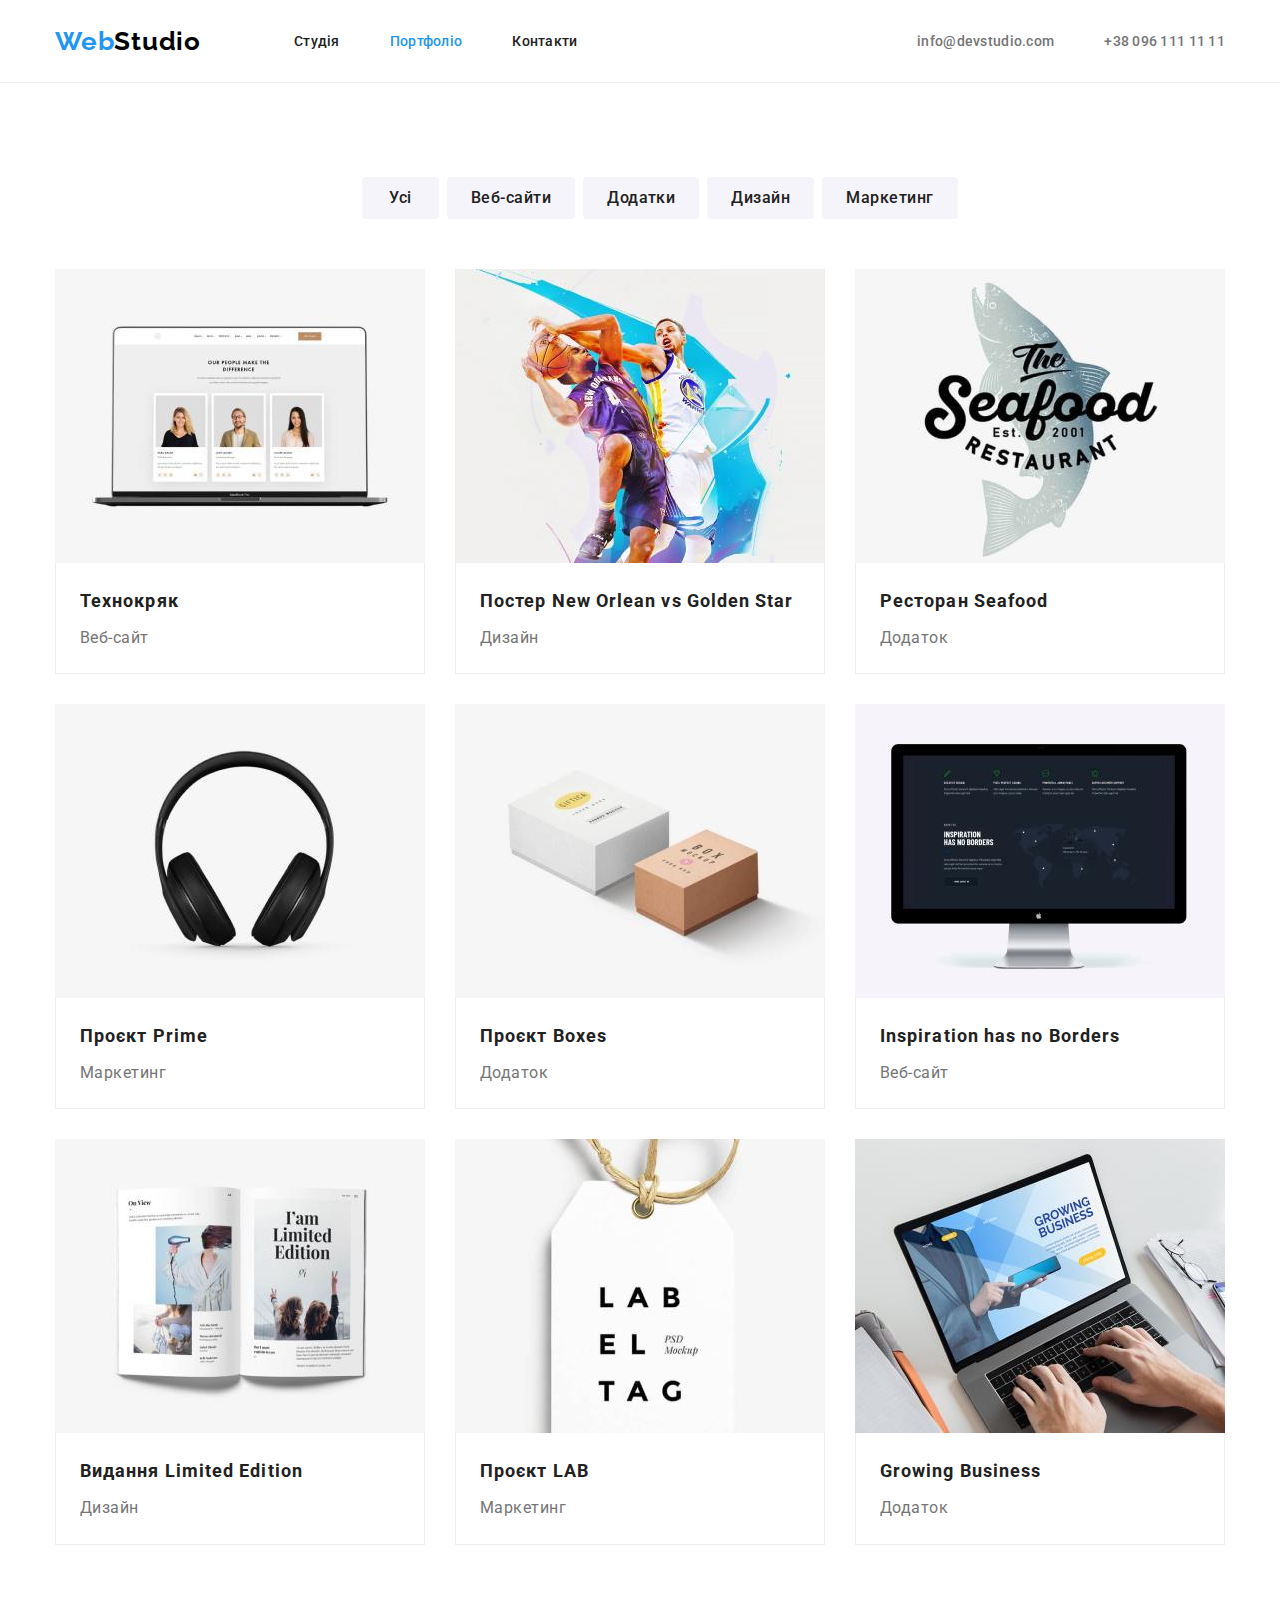
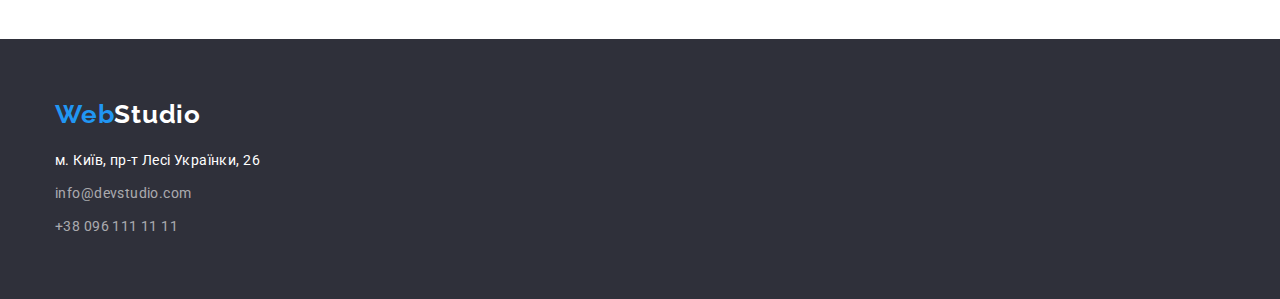
==== portfolio.html @ d0144012 "Використовує блоки та флекси" ====
<!DOCTYPE html>
<html lang="uk">
  <head>
    <meta charset="UTF-8" />
    <meta http-equiv="X-UA-Compatible" content="IE=edge" />
    <meta name="viewport" content="width=device-width, initial-scale=1.0" />
    <title>Портфоліо</title>
    <link rel="preconnect" href="https://fonts.googleapis.com" />
    <link rel="preconnect" href="https://fonts.gstatic.com" crossorigin />
    <link
      href="https://fonts.googleapis.com/css2?family=Raleway:wght@700&family=Roboto:wght@400;500;700;900&display=swap"
      rel="stylesheet"
    />
    <link
      rel="stylesheet"
      href="https://cdnjs.cloudflare.com/ajax/libs/modern-normalize/1.1.0/modern-normalize.min.css"
    />
    <link rel="stylesheet" href="./css/styles.css" />
  </head>
  <body>
    <header>
      <div class="container">
        <div class="header-list">
          <nav>
            <a href="./index.html" class="logo-1"
              >Web<span class="logo-2">Studio</span></a
            >
            <ul class="nav-items">
              <li>
                <a href="./index.html" class="site-nav">Студія</a>
              </li>
              <li>
                <a href="./portfolio.html" class="site-nav current"
                  >Портфоліо</a
                >
              </li>
              <li>
                <a href="#" class="site-nav">Контакти</a>
              </li>
            </ul>
          </nav>
          <ul class="nav-items">
            <li>
              <a href="mailto:info@devstudio.com" class="site-contact"
                >info@devstudio.com</a
              >
            </li>
            <li>
              <a href="tel:+380961111111" class="site-contact"
                >+38 096 111 11 11</a
              >
            </li>
          </ul>
        </div>
      </div>
    </header>
    <main>
      <section class="portfolio section">
        <div class="container">
          <h1 class="visually-hidden">Наші роботи</h1>
          <ul class="portfolio-list">
            <li><button class="button-all" type="button">Усі</button></li>
            <li><button class="button-sel" type="button">Веб-сайти</button></li>
            <li><button class="button-sel" type="button">Додатки</button></li>
            <li><button class="button-sel" type="button">Дизайн</button></li>
            <li><button class="button-sel" type="button">Маркетинг</button></li>
          </ul>

          <ul class="projects-list">
            <li class="item">
              <img
                src="./images/portfolio-1.jpg"
                alt="Люди на моніторі ноутбука"
                width="370"
                height="294"
              />
              <div class="project-card">
                <h2 class="project-name">Технокряк</h2>
                <p class="project-type">Веб-сайт</p>
              </div>
            </li>
            <li class="item">
              <img
                src="./images/portfolio-2.jpg"
                alt="Два баскетболісти"
                width="370"
                height="294"
              />
              <div class="project-card">
                <h2 class="project-name">Постер New Orlean vs Golden Star</h2>
                <p class="project-type">Дизайн</p>
              </div>
            </li>
            <li class="item">
              <img
                src="./images/portfolio-3.jpg"
                alt="Риба вертикальна"
                width="370"
                height="294"
              />
              <div class="project-card">
                <h2 class="project-name">Ресторан Seafood</h2>
                <p class="project-type">Додаток</p>
              </div>
            </li>
            <li class="item">
              <img
                src="./images/portfolio-4.jpg"
                alt="Навушники"
                width="370"
                height="294"
              />
              <div class="project-card">
                <h2 class="project-name">Проєкт Prime</h2>
                <p class="project-type">Маркетинг</p>
              </div>
            </li>
            <li class="item">
              <img
                src="./images/portfolio-5.jpg"
                alt="Дві коробки"
                width="370"
                height="294"
              />
              <div class="project-card">
                <h2 class="project-name">Проєкт Boxes</h2>
                <p class="project-type">Додаток</p>
              </div>
            </li>
            <li class="item">
              <img
                src="./images/portfolio-6.jpg"
                alt="Монітор"
                width="370"
                height="294"
              />
              <div class="project-card">
                <h2 class="project-name">Inspiration has no Borders</h2>
                <p class="project-type">Веб-сайт</p>
              </div>
            </li>
            <li class="item">
              <img
                src="./images/portfolio-7.jpg"
                alt="Розгорнутий журнал"
                width="370"
                height="294"
              />
              <div class="project-card">
                <h2 class="project-name">Видання Limited Edition</h2>
                <p class="project-type">Дизайн</p>
              </div>
            </li>
            <li class="item">
              <img
                src="./images/portfolio-8.jpg"
                alt="Етикетка"
                width="370"
                height="294"
              />
              <div class="project-card">
                <h2 class="project-name">Проєкт LAB</h2>
                <p class="project-type">Маркетинг</p>
              </div>
            </li>
            <li class="item">
              <img
                src="./images/portfolio-9.jpg"
                alt="Руки на клавіатурі ноутбука"
                width="370"
                height="294"
              />
              <div class="project-card">
                <h2 class="project-name">Growing Business</h2>
                <p class="project-type">Додаток</p>
              </div>
            </li>
          </ul>
        </div>
      </section>
    </main>
    <footer>
      <div class="container">
        <div class="footer-banner">
          <a href="./index.html" class="logo-1"
            >Web<span class="logo-3">Studio</span></a
          >
          <address>
            <ul class="address-items">
              <li class="address-items-point">
                <a
                  href="https://goo.gl/maps/CPtrU1FHBa2aNyZL9"
                  target="_blank"
                  rel="noopener noreferrer nofollow"
                  class="studio-address"
                  >м. Київ, пр-т Лесі Українки, 26</a
                >
              </li>
              <li class="address-items-point">
                <a href="mailto:info@devstudio.com" class="studio-contact"
                  >info@devstudio.com</a
                >
              </li>
              <li>
                <a href="tel:+380961111111" class="studio-contact"
                  >+38 096 111 11 11</a
                >
              </li>
            </ul>
          </address>
        </div>
      </div>
    </footer>
  </body>
</html>
---- css/styles.css ----
:root{
    --primary-back-color:#FFFFFF;
    --second-back-color:#F5F4FA;
    --primary-text-color:#757575;
    --title-text-color:#212121;
    --contact-text-color:rgba(255, 255, 255, 0.6);
    --accent-color:#2196F3;
    --hero-color:#2F303A;
    --deep-black-color:#000000;
    --filter-button-color:#F5F4FA;
    --header-bottom-border-color: #ECECEC;
    --project-card-border-color:#EEEEEE;
}

body{
    color:var(--primary-text-color); 
    background-color:var(--primary-back-color);
    font-family: Roboto, sans-serif;
}

ul{
    list-style: none;
}

button {
    cursor: pointer;
}

.container{
    width: 100%;
    max-width: 1200px;
    margin: 0 auto;
    padding: 0 15px;
}

header{
    border-bottom: 1px solid var(--header-bottom-border-color);
}

.section{
    padding: 94px 0;
}

.section-advant{
    padding:94px 0 0 0;
}

h1,h2,h3,h4,h5,h6,p,ul{
    margin-top: 0;
    margin-bottom: 0;
}

.logo-1{
    color:var(--accent-color);
    font-family: Raleway;
    font-weight: 700;
    font-size:26px;
    line-height: 1.19;
    letter-spacing: 0.03em;
    text-decoration: none;
}

.logo-2{
    color:var(--deep-black-color);
}

.logo-3{
    color:var(--primary-back-color);
}

.header-list{
    display: flex;
    justify-content: space-between;
    
}

nav{
    display: flex;
    align-items: center;
}

.nav-items{
    display: flex;
    padding: 32px 0;
    gap: 50px;
    margin-left: 93px;
}

.site-nav{
    font-weight: 500;
    font-size: 14px;
    line-height: 1.14;
    letter-spacing: 0.02em;
    text-decoration: none;
    padding: 32px 0;
    color:var(--title-text-color);
}

.site-nav:hover, 
.site-nav:focus{
    color: var(--accent-color);
}

.site-nav.current{
    color: var(--accent-color);
}

.site-contact{
    font-weight: 500;
    font-size: 14px;
    line-height: 1.14;
    letter-spacing: 0.02em;
    text-decoration: none;
    padding: 32px 0;
    color: var(--primary-text-color);
}

.site-contact:hover,
.site-contact:focus {
    color: var(--accent-color); 
}

.hero {
    background-color:var(--hero-color);
    text-align: center;
}

.hero-banner{
    padding-top: 200px;
    padding-bottom: 200px;
}

.hero h1{
    font-weight: 900;
    font-size: 44px;
    line-height: 1.36;
    letter-spacing: 0.06em;
    text-transform: uppercase;
    color: var(--primary-back-color); 
    max-width: 696px ;
    margin: 0 auto 30px;
}

.hero button {
       font-family: inherit;
    background:var(--accent-color);
    color:var(--primary-back-color);
    font-weight: 700;
    font-size: 16px;
    line-height: 1.87;
    padding: 10px 32px;
    border-radius: 4px;

}

.visually-hidden {
    position: absolute;
    white-space: nowrap;
    width: 1px;
    height: 1px;
    overflow: hidden;
    border: 0;
    padding: 0;
    clip: rect(0 0 0 0);
    clip-path: inset(50%);
    margin: -1px; 
}

.advant-items{
    display: flex;
    gap:30px;
    padding: 0 0;
}

.advant-title {
    font-weight: 700;
    font-size: 14px;
    line-height: 1.14;
    letter-spacing: 0.03em;
    text-transform: uppercase;
    color: var(--title-text-color);
    margin-bottom: 10px;
}

.descr {
    font-size: 14px;
    line-height: 1.71;
    letter-spacing: 0.03em;
    max-width: 270px;
}

.section-title{
    font-weight: 700;
    font-size: 36px;
    line-height: 1.17;
    letter-spacing: 0.03em;
    color:var(--title-text-color);
    margin-bottom: 50px;
    text-align: center;
}

.our-services{
    padding: 0 0;
    display:flex;
    gap:30px;
}

img {
    display: block;
    max-width: 100%;
    height: auto;
}

.our-team{
    background-color:var(--second-back-color);
}

.our-team-list{
    display: flex;
    gap:30px;
    padding:0 0;
}

.business-card{
    background: var(--primary-back-color);
    padding-top: 30px;
    padding-bottom: 30px;
    border-radius: 0px 0px 4px 4px;
}

.team-member{
    font-weight: 500;
    font-size: 16px;
    line-height: 1.19;
    letter-spacing: 0.03em;
    color:var(--title-text-color);
    text-align: center;
    margin-bottom: 10px;
}

.team-position{
    font-size: 16px;
    line-height: 1.19;
    letter-spacing: 0.03em;
    text-align: center;
}

footer{
    background-color:var(--hero-color); 
}

.footer-banner{
    padding: 60px 0;
}

.address-items{
    padding: 0;
    margin-top: 20px;
}

.address-items-point{
    margin-bottom: 9px;
}

.studio-address{
    font-size: 14px;
    line-height: 1.71;
    letter-spacing: 0.03em;
    text-decoration: none;
    font-style: normal;
    color: var(--primary-back-color);
    margin-bottom: 0px;
}

.studio-contact{
    font-size: 14px;
    line-height: 1.71;
    letter-spacing: 0.03em;
    text-decoration: none;
    font-style: normal;
    color: var(--contact-text-color);
}

.studio-address:hover,
.studio-address:focus,
.studio-contact:hover,
.studio-contact:focus{
    color: var(--accent-color);
}

.portfolio-list{
    display:flex;
    justify-content: center;
    gap:8px;
    margin-bottom: 50px;
}



.portfolio button {
    font-family: inherit;
    background: var(--filter-button-color);
    color: var(--title-text-color);
    font-weight: 500;
    font-size: 16px;
    line-height: 1.62;
    letter-spacing: 0.03em;
    border-radius: 4px;
    border-color:transparent;
}

.button-all{
    padding: 6px 25px;
}

.button-sel{
    padding: 6px 22px;
}

.portfolio button:hover,
.portfolio button:focus {
    background: var(--accent-color);
    color:var(--primary-back-color);
}

.projects-list {
    padding: 0;
    display: flex;
    flex-wrap: wrap;
    margin-left: -30px;
    margin-top: -30px;
}

.projects-list > .item{
    flex-basis: calc(100%/3 -30px);
    margin-left: 30px;
    margin-top: 30px;
}

.project-card{
    max-width: 370px;
    border-right: 1px solid var(--project-card-border-color);
    border-bottom:1px solid var(--project-card-border-color);
    border-left: 1px solid var(--project-card-border-color);
    padding: 20px 24px;
}

.project-name{
    font-weight: 700;
    font-size: 18px;
    line-height: 2.0;
    letter-spacing: 0.06em;
    color:var(--title-text-color);
    margin-bottom: 4px;
}

.project-type{
    font-size: 16px;
    line-height: 1.88;
    letter-spacing: 0.03em;
}
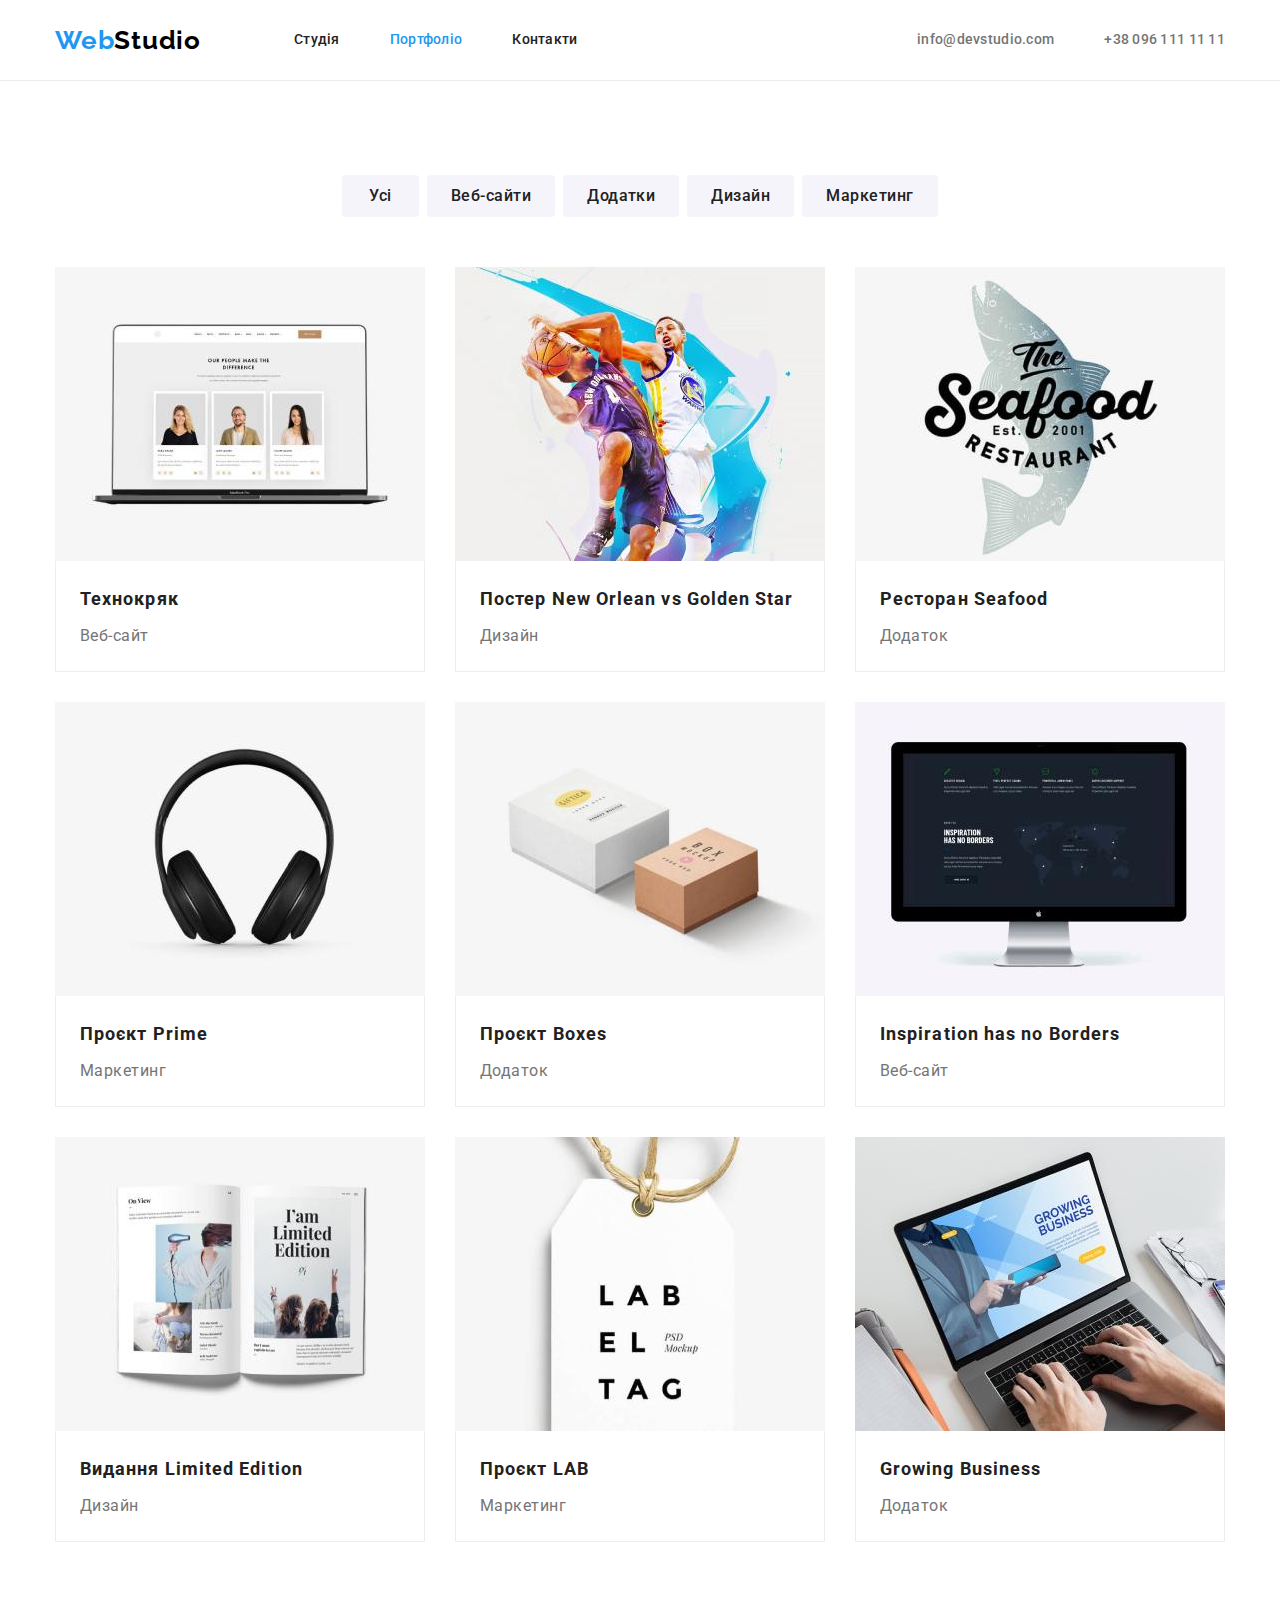
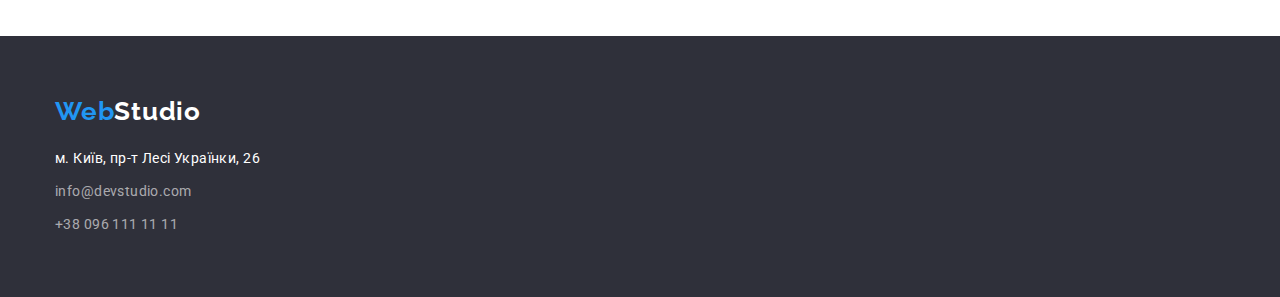
==== commit 2759adc6: "Враховує коментарі" ====
--- a/portfolio.html
+++ b/portfolio.html
@@ -19,39 +19,35 @@
   </head>
   <body>
     <header>
-      <div class="container">
-        <div class="header-list">
-          <nav>
-            <a href="./index.html" class="logo-1"
-              >Web<span class="logo-2">Studio</span></a
+      <div class="container header-list">
+        <nav>
+          <a href="./index.html" class="logo-1"
+            >Web<span class="logo-2">Studio</span></a
+          >
+          <ul class="nav-items">
+            <li>
+              <a href="./index.html" class="site-nav">Студія</a>
+            </li>
+            <li>
+              <a href="./portfolio.html" class="site-nav current">Портфоліо</a>
+            </li>
+            <li>
+              <a href="#" class="site-nav">Контакти</a>
+            </li>
+          </ul>
+        </nav>
+        <ul class="nav-items">
+          <li>
+            <a href="mailto:info@devstudio.com" class="site-contact"
+              >info@devstudio.com</a
             >
-            <ul class="nav-items">
-              <li>
-                <a href="./index.html" class="site-nav">Студія</a>
-              </li>
-              <li>
-                <a href="./portfolio.html" class="site-nav current"
-                  >Портфоліо</a
-                >
-              </li>
-              <li>
-                <a href="#" class="site-nav">Контакти</a>
-              </li>
-            </ul>
-          </nav>
-          <ul class="nav-items">
-            <li>
-              <a href="mailto:info@devstudio.com" class="site-contact"
-                >info@devstudio.com</a
-              >
-            </li>
-            <li>
-              <a href="tel:+380961111111" class="site-contact"
-                >+38 096 111 11 11</a
-              >
-            </li>
-          </ul>
-        </div>
+          </li>
+          <li>
+            <a href="tel:+380961111111" class="site-contact"
+              >+38 096 111 11 11</a
+            >
+          </li>
+        </ul>
       </div>
     </header>
     <main>
@@ -181,34 +177,34 @@
     </main>
     <footer>
       <div class="container">
-        <div class="footer-banner">
+        <div class="logo-footer">
           <a href="./index.html" class="logo-1"
             >Web<span class="logo-3">Studio</span></a
           >
-          <address>
-            <ul class="address-items">
-              <li class="address-items-point">
-                <a
-                  href="https://goo.gl/maps/CPtrU1FHBa2aNyZL9"
-                  target="_blank"
-                  rel="noopener noreferrer nofollow"
-                  class="studio-address"
-                  >м. Київ, пр-т Лесі Українки, 26</a
-                >
-              </li>
-              <li class="address-items-point">
-                <a href="mailto:info@devstudio.com" class="studio-contact"
-                  >info@devstudio.com</a
-                >
-              </li>
-              <li>
-                <a href="tel:+380961111111" class="studio-contact"
-                  >+38 096 111 11 11</a
-                >
-              </li>
-            </ul>
-          </address>
         </div>
+        <address>
+          <ul>
+            <li class="address-items-point">
+              <a
+                href="https://goo.gl/maps/CPtrU1FHBa2aNyZL9"
+                target="_blank"
+                rel="noopener noreferrer nofollow"
+                class="studio-address"
+                >м. Київ, пр-т Лесі Українки, 26</a
+              >
+            </li>
+            <li class="address-items-point">
+              <a href="mailto:info@devstudio.com" class="studio-contact"
+                >info@devstudio.com</a
+              >
+            </li>
+            <li>
+              <a href="tel:+380961111111" class="studio-contact"
+                >+38 096 111 11 11</a
+              >
+            </li>
+          </ul>
+        </address>
       </div>
     </footer>
   </body>
--- a/css/styles.css
+++ b/css/styles.css
@@ -46,8 +46,8 @@
 }
 
 h1,h2,h3,h4,h5,h6,p,ul{
-    margin-top: 0;
-    margin-bottom: 0;
+    margin: 0;
+    padding: 0;
 }
 
 .logo-1{
@@ -81,12 +81,12 @@
 
 .nav-items{
     display: flex;
-    padding: 32px 0;
     gap: 50px;
     margin-left: 93px;
 }
 
 .site-nav{
+    display:block;
     font-weight: 500;
     font-size: 14px;
     line-height: 1.14;
@@ -106,6 +106,7 @@
 }
 
 .site-contact{
+    display: block;
     font-weight: 500;
     font-size: 14px;
     line-height: 1.14;
@@ -123,9 +124,6 @@
 .hero {
     background-color:var(--hero-color);
     text-align: center;
-}
-
-.hero-banner{
     padding-top: 200px;
     padding-bottom: 200px;
 }
@@ -247,15 +245,12 @@
 
 footer{
     background-color:var(--hero-color); 
-}
-
-.footer-banner{
-    padding: 60px 0;
-}
-
-.address-items{
-    padding: 0;
-    margin-top: 20px;
+    padding-top: 60px;
+    padding-bottom: 60px;
+}
+
+.logo-footer{
+    margin-bottom: 20px;
 }
 
 .address-items-point{
@@ -327,14 +322,11 @@
     padding: 0;
     display: flex;
     flex-wrap: wrap;
-    margin-left: -30px;
-    margin-top: -30px;
+    gap:30px;
 }
 
 .projects-list > .item{
     flex-basis: calc(100%/3 -30px);
-    margin-left: 30px;
-    margin-top: 30px;
 }
 
 .project-card{
